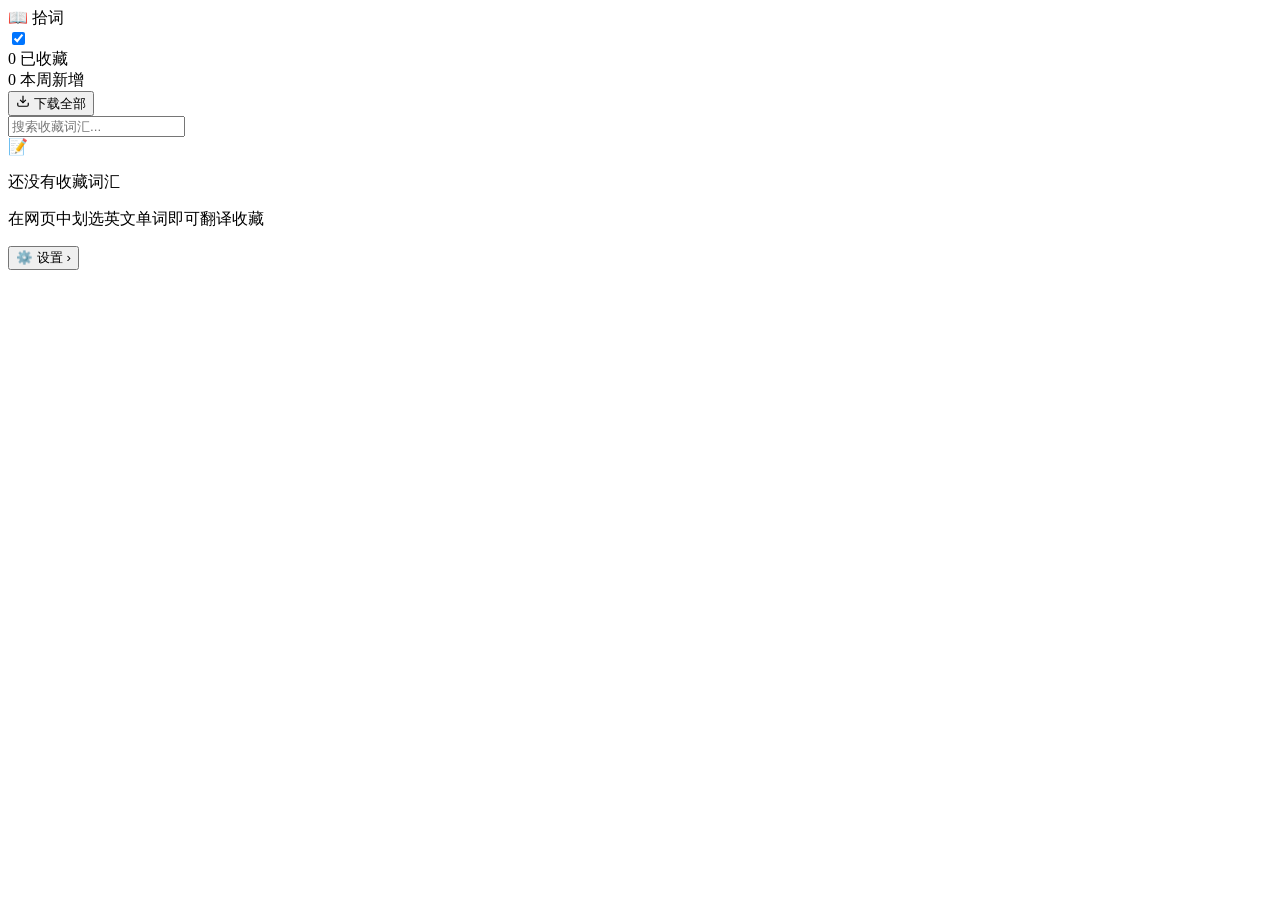
==== popup/index.html @ 975d0bd6 "feat: 划词面板接入 TypeSafe 英语判定 划选英文后面板新增「英语判定」折叠区,用 TypeSafe/Jev 判断三件事:是不是日常 口语、CEFR 难度、最值得学什么类型的语言点。手动展" ====
<!DOCTYPE html>
<html lang="zh-CN">
<head>
  <meta charset="UTF-8">
  <meta name="viewport" content="width=device-width, initial-scale=1.0">
  <title>拾词</title>
  <link rel="stylesheet" href="index.css">
</head>
<body>
  <div class="popup-container">
    <!-- Header -->
    <div class="popup-header">
      <div class="popup-title">
        <span class="popup-logo">📖</span>
        <span>拾词</span>
      </div>
      <label class="toggle-switch">
        <input type="checkbox" id="toggleEnabled" checked>
        <span class="toggle-slider"></span>
      </label>
    </div>

    <!-- Stats -->
    <div class="popup-stats">
      <div class="stat-item">
        <span class="stat-value" id="totalCount">0</span>
        <span class="stat-label">已收藏</span>
      </div>
      <div class="stat-item">
        <span class="stat-value" id="weekCount">0</span>
        <span class="stat-label">本周新增</span>
      </div>
    </div>

    <!-- Select Bar -->
    <div class="popup-select-bar" id="selectBar" style="display:none;">
      <label class="select-all-label">
        <input type="checkbox" id="selectAll">
        <span>全选</span>
      </label>
      <span class="select-count" id="selectCount">已选 0 项</span>
    </div>

    <!-- Download Bar -->
    <div class="popup-download-bar">
      <button class="btn-download" id="downloadBtn">
        <svg viewBox="0 0 24 24" width="14" height="14" fill="none" stroke="currentColor" stroke-width="2">
          <path d="M21 15v4a2 2 0 0 1-2 2H5a2 2 0 0 1-2-2v-4"/>
          <polyline points="7 10 12 15 17 10"/>
          <line x1="12" y1="15" x2="12" y2="3"/>
        </svg>
        <span id="downloadLabel">下载全部</span>
      </button>
      <span class="download-hint" id="downloadHint" style="display:none;"></span>
    </div>

    <!-- Search -->
    <div class="popup-search">
      <input type="text" id="searchInput" placeholder="搜索收藏词汇..." />
    </div>

    <!-- Word List -->
    <div class="popup-wordlist" id="wordList">
      <div class="empty-state" id="emptyState">
        <span class="empty-icon">📝</span>
        <p>还没有收藏词汇</p>
        <p class="empty-hint">在网页中划选英文单词即可翻译收藏</p>
      </div>
    </div>

    <!-- View All Link -->
    <div class="view-all-bar" id="viewAllBar" style="display:none;">
      <button class="btn-view-all" id="viewAllBtn">查看全部 (<span id="viewAllCount">0</span>)</button>
      <button class="btn-view-all btn-flashcard-link" id="viewFlashcardBtn">⚡ 闪词</button>
    </div>

    <!-- Settings -->
    <div class="popup-settings">
      <button class="settings-toggle" id="settingsToggle">
        ⚙️ 设置
        <span class="settings-arrow">›</span>
      </button>
      <div class="settings-panel" id="settingsPanel" style="display:none;">
        <div class="setting-row">
          <label>翻译目标语言</label>
          <select id="targetLang">
            <option value="zh-CN">中文简体</option>
            <option value="zh-TW">中文繁體</option>
            <option value="ja">日本語</option>
            <option value="ko">한국어</option>
            <option value="es">Español</option>
          </select>
        </div>
        <div class="setting-row">
          <label>高亮颜色</label>
          <input type="color" id="highlightColor" value="#7C3AED">
        </div>
        <div class="setting-row">
          <label>翻译引擎</label>
          <select id="translateEngine">
            <option value="google" selected>Google 翻译</option>
            <option value="mymemory">MyMemory (免费)</option>
            <option value="deepseek">DeepSeek</option>
          </select>
        </div>
        <div class="setting-row" id="deepseekKeyRow" style="display:none;flex-direction:column;align-items:stretch;gap:4px;">
          <label>DeepSeek API Key</label>
          <div style="display:flex;gap:6px;">
            <input type="password" class="notion-input" id="deepseekApiKey" placeholder="sk-..." style="flex:1;">
            <button class="btn-test" id="testDeepseekBtn" title="测试连接">测试</button>
          </div>
          <div class="notion-hint" id="deepseekHint" style="display:none;"></div>
        </div>
        <div class="setting-row">
          <label>中译英</label>
          <label class="toggle-switch small">
            <input type="checkbox" id="enableZhToEn">
            <span class="toggle-slider"></span>
          </label>
        </div>
        <div class="setting-row" id="enableAskRow">
          <label>💬 AI 提问</label>
          <label class="toggle-switch small">
            <input type="checkbox" id="enableAsk" checked>
            <span class="toggle-slider"></span>
          </label>
        </div>
        <div class="setting-row" id="enableAnalyzeRow">
          <label>📊 英语判定</label>
          <label class="toggle-switch small">
            <input type="checkbox" id="enableAnalyze" checked>
            <span class="toggle-slider"></span>
          </label>
        </div>
        <div class="setting-row" id="typesafeKeyRow" style="flex-direction:column;align-items:stretch;gap:4px;">
          <label>TypeSafe API Key</label>
          <div style="display:flex;gap:6px;">
            <input type="password" class="notion-input" id="typesafeApiKey" placeholder="apikey_..." style="flex:1;">
            <button class="btn-test" id="testTypesafeBtn" title="测试连接">测试</button>
          </div>
          <div class="notion-hint" id="typesafeHint" style="display:none;"></div>
        </div>
        <div class="setting-divider"></div>
        <div class="setting-row" style="flex-direction:column;align-items:stretch;gap:4px;">
          <div style="display:flex;justify-content:space-between;align-items:center;">
            <label>🔗 Notion 同步</label>
            <span class="notion-status" id="notionStatus">未连接</span>
          </div>
          <div style="display:flex;gap:6px;">
            <button class="btn-download" id="openNotionSettings" style="flex:1;font-size:11px;padding:6px;">配置 Notion</button>
            <button class="btn-download" id="syncBtn" style="font-size:11px;padding:6px;display:none;">一键同步</button>
          </div>
          <div class="notion-hint" id="notionHint" style="display:none;"></div>
        </div>
        <div class="setting-actions">
          <button class="btn-danger" id="clearAll">清空全部收藏</button>
        </div>
      </div>
    </div>
  </div>
  <script src="index.js"></script>
</body>
</html>
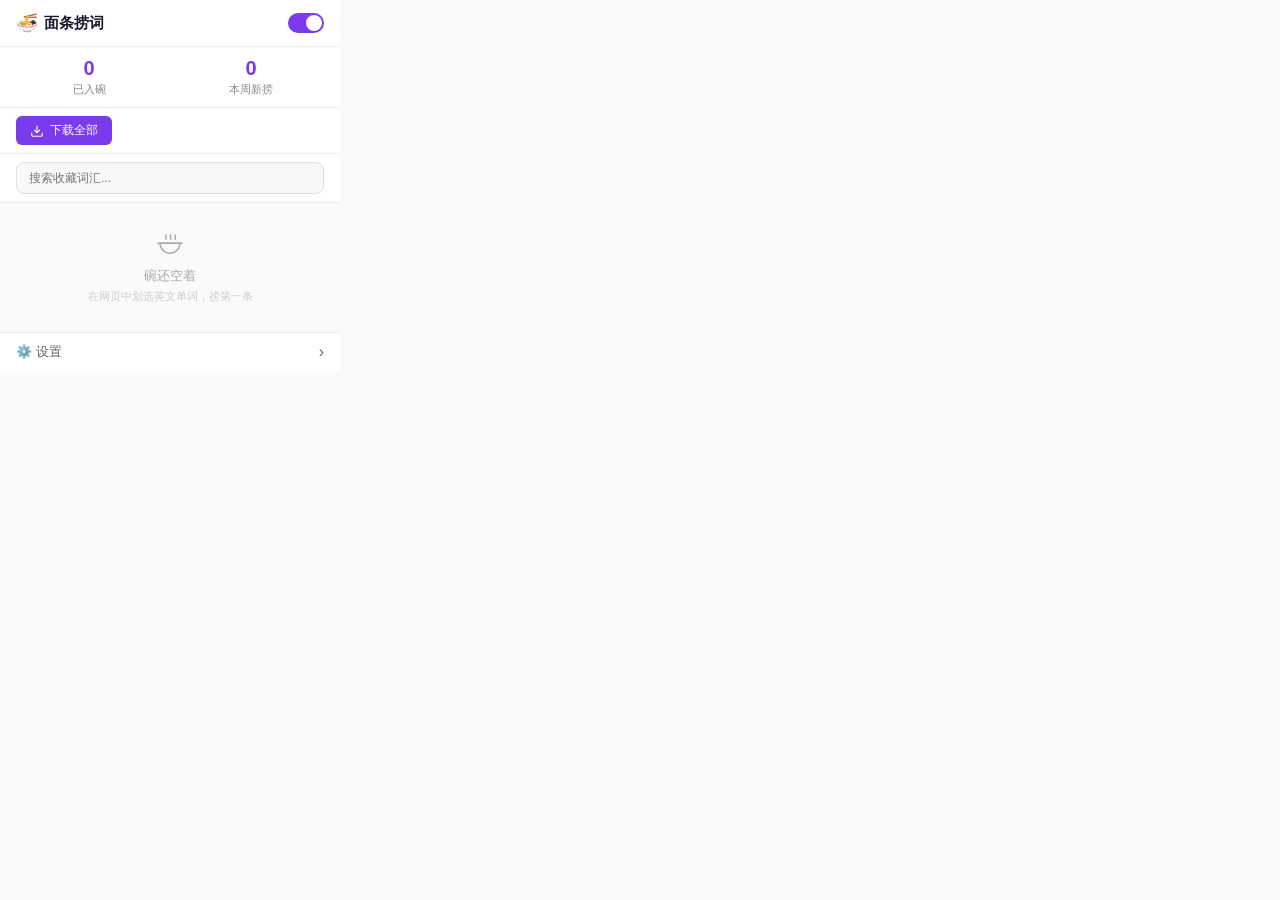
==== commit 5af91439: "feat!: 品牌更名为面条捞词 「拾词」撞名过多，更名为「面条捞词」（英文代号 NoodlePicker），版本 1.2.2 → 1.3.0。  改到的用户可见位置：manifest 的 name/" ====
--- a/popup/index.html
+++ b/popup/index.html
@@ -3,7 +3,7 @@
 <head>
   <meta charset="UTF-8">
   <meta name="viewport" content="width=device-width, initial-scale=1.0">
-  <title>拾词</title>
+  <title>面条捞词</title>
   <link rel="stylesheet" href="index.css">
 </head>
 <body>
@@ -11,8 +11,8 @@
     <!-- Header -->
     <div class="popup-header">
       <div class="popup-title">
-        <span class="popup-logo">📖</span>
-        <span>拾词</span>
+        <span class="popup-logo">🍜</span>
+        <span>面条捞词</span>
       </div>
       <label class="toggle-switch">
         <input type="checkbox" id="toggleEnabled" checked>
@@ -24,11 +24,11 @@
     <div class="popup-stats">
       <div class="stat-item">
         <span class="stat-value" id="totalCount">0</span>
-        <span class="stat-label">已收藏</span>
+        <span class="stat-label">已入碗</span>
       </div>
       <div class="stat-item">
         <span class="stat-value" id="weekCount">0</span>
-        <span class="stat-label">本周新增</span>
+        <span class="stat-label">本周新捞</span>
       </div>
     </div>
 
@@ -62,16 +62,16 @@
     <!-- Word List -->
     <div class="popup-wordlist" id="wordList">
       <div class="empty-state" id="emptyState">
-        <span class="empty-icon">📝</span>
-        <p>还没有收藏词汇</p>
-        <p class="empty-hint">在网页中划选英文单词即可翻译收藏</p>
+        <span class="empty-icon"><svg viewBox="0 0 48 48" fill="none" stroke="currentColor" stroke-width="2.5" stroke-linecap="round" stroke-linejoin="round" style="width:1em;height:1em;display:block" aria-hidden="true"><path d="M7 21h34c0 9.4-7.6 17-17 17S7 30.4 7 21Z"/><path d="M3 21h42"/><path d="M17 14c2.5-2.5-2.5-4.5 0-7"/><path d="M25 14c2.5-2.5-2.5-4.5 0-7"/><path d="M33 14c2.5-2.5-2.5-4.5 0-7"/></svg></span>
+        <p>碗还空着</p>
+        <p class="empty-hint">在网页中划选英文单词，捞第一条</p>
       </div>
     </div>
 
     <!-- View All Link -->
     <div class="view-all-bar" id="viewAllBar" style="display:none;">
       <button class="btn-view-all" id="viewAllBtn">查看全部 (<span id="viewAllCount">0</span>)</button>
-      <button class="btn-view-all btn-flashcard-link" id="viewFlashcardBtn">⚡ 闪词</button>
+      <button class="btn-view-all btn-flashcard-link" id="viewFlashcardBtn">⚡ 翻面</button>
     </div>
 
     <!-- Settings -->
@@ -108,6 +108,7 @@
           <div style="display:flex;gap:6px;">
             <input type="password" class="notion-input" id="deepseekApiKey" placeholder="sk-..." style="flex:1;">
             <button class="btn-test" id="testDeepseekBtn" title="测试连接">测试</button>
+            <button class="btn-test" id="clearDeepseekBtn" title="清除已保存的 Key">清除</button>
           </div>
           <div class="notion-hint" id="deepseekHint" style="display:none;"></div>
         </div>
@@ -137,6 +138,7 @@
           <div style="display:flex;gap:6px;">
             <input type="password" class="notion-input" id="typesafeApiKey" placeholder="apikey_..." style="flex:1;">
             <button class="btn-test" id="testTypesafeBtn" title="测试连接">测试</button>
+            <button class="btn-test" id="clearTypesafeBtn" title="清除已保存的 Key">清除</button>
           </div>
           <div class="notion-hint" id="typesafeHint" style="display:none;"></div>
         </div>
--- a/popup/index.css
+++ b/popup/index.css
@@ -0,0 +1,608 @@
+/* NoodlePicker - Popup Styles */
+
+* {
+  margin: 0;
+  padding: 0;
+  box-sizing: border-box;
+}
+
+html {
+  width: 340px;
+  overflow-y: auto;
+}
+
+body {
+  min-height: 200px;
+  font-family: -apple-system, BlinkMacSystemFont, "Segoe UI", Roboto, "Helvetica Neue", Arial, sans-serif;
+  font-size: 13px;
+  color: #1a1a2e;
+  background: #fafafa;
+}
+
+.popup-container {
+  display: flex;
+  flex-direction: column;
+}
+
+/* Header */
+.popup-header {
+  display: flex;
+  align-items: center;
+  justify-content: space-between;
+  padding: 12px 16px;
+  background: #fff;
+  border-bottom: 1px solid #eee;
+}
+
+.popup-title {
+  display: flex;
+  align-items: center;
+  gap: 6px;
+  font-weight: 600;
+  font-size: 15px;
+}
+
+.popup-logo { font-size: 18px; }
+
+/* Toggle Switch */
+.toggle-switch {
+  position: relative;
+  display: inline-block;
+  width: 36px;
+  height: 20px;
+}
+
+.toggle-switch input {
+  opacity: 0;
+  width: 0;
+  height: 0;
+}
+
+.toggle-slider {
+  position: absolute;
+  cursor: pointer;
+  top: 0; left: 0; right: 0; bottom: 0;
+  background: #ccc;
+  border-radius: 20px;
+  transition: 0.2s;
+}
+
+.toggle-slider::before {
+  content: '';
+  position: absolute;
+  height: 16px;
+  width: 16px;
+  left: 2px;
+  bottom: 2px;
+  background: white;
+  border-radius: 50%;
+  transition: 0.2s;
+}
+
+input:checked + .toggle-slider { background: #7C3AED; }
+input:checked + .toggle-slider::before { transform: translateX(16px); }
+
+.toggle-switch.small { width: 32px; height: 18px; }
+.toggle-switch.small .toggle-slider::before { height: 14px; width: 14px; }
+.toggle-switch.small input:checked + .toggle-slider::before { transform: translateX(14px); }
+
+/* Stats */
+.popup-stats {
+  display: flex;
+  padding: 10px 16px;
+  gap: 16px;
+  background: #fff;
+  border-bottom: 1px solid #eee;
+}
+
+.stat-item {
+  display: flex;
+  flex-direction: column;
+  align-items: center;
+  flex: 1;
+}
+
+.stat-value { font-size: 20px; font-weight: 700; color: #7C3AED; }
+.stat-label { font-size: 11px; color: #888; margin-top: 2px; }
+
+/* Select Bar */
+.popup-select-bar {
+  display: flex;
+  align-items: center;
+  justify-content: space-between;
+  padding: 6px 16px;
+  background: #f0eeff;
+  border-bottom: 1px solid #e4dcff;
+}
+
+.select-all-label {
+  display: flex;
+  align-items: center;
+  gap: 6px;
+  cursor: pointer;
+  font-size: 12px;
+  color: #555;
+  user-select: none;
+}
+
+.select-all-label input[type="checkbox"] {
+  width: 14px;
+  height: 14px;
+  cursor: pointer;
+  accent-color: #7C3AED;
+}
+
+.select-count {
+  font-size: 11px;
+  color: #7C3AED;
+  font-weight: 500;
+}
+
+/* Download Bar */
+.popup-download-bar {
+  display: flex;
+  align-items: center;
+  gap: 8px;
+  padding: 8px 16px;
+  background: #fff;
+  border-bottom: 1px solid #eee;
+}
+
+.btn-download {
+  display: flex;
+  align-items: center;
+  gap: 6px;
+  padding: 6px 14px;
+  background: #7C3AED;
+  color: #fff;
+  border: none;
+  border-radius: 6px;
+  cursor: pointer;
+  font-size: 12px;
+  font-weight: 500;
+  transition: all 0.15s;
+  white-space: nowrap;
+  flex-shrink: 0;
+}
+
+.btn-download:hover {
+  background: #6D28D9;
+  transform: translateY(-1px);
+  box-shadow: 0 2px 8px rgba(124, 58, 237, 0.3);
+}
+
+.btn-download:active { transform: translateY(0); }
+.btn-download:disabled { background: #b4a0e0; cursor: not-allowed; transform: none; box-shadow: none; }
+
+.download-hint {
+  font-size: 11px;
+  flex: 1;
+  text-align: right;
+  white-space: nowrap;
+  overflow: hidden;
+  text-overflow: ellipsis;
+}
+
+.download-hint.success { color: #10b981; }
+.download-hint.warning { color: #f59e0b; }
+.download-hint.error { color: #e53e3e; }
+
+/* Search */
+.popup-search {
+  padding: 8px 16px;
+  background: #fff;
+  border-bottom: 1px solid #eee;
+}
+
+.popup-search input {
+  width: 100%;
+  padding: 8px 12px;
+  border: 1px solid #e0e0e0;
+  border-radius: 8px;
+  font-size: 12px;
+  outline: none;
+  transition: border-color 0.15s;
+  background: #f8f8f8;
+}
+
+.popup-search input:focus { border-color: #7C3AED; background: #fff; }
+
+/* Word List */
+.popup-wordlist {
+  max-height: 200px;
+  overflow-y: auto;
+  padding: 4px 0;
+}
+
+.empty-state {
+  display: flex;
+  flex-direction: column;
+  align-items: center;
+  padding: 24px 16px;
+  color: #aaa;
+}
+
+.empty-icon { font-size: 28px; margin-bottom: 8px; }
+.empty-state p { font-size: 13px; }
+.empty-hint { font-size: 11px !important; margin-top: 4px; color: #ccc; }
+
+/* Word Item */
+.word-item {
+  display: flex;
+  align-items: center;
+  padding: 8px 16px;
+  gap: 8px;
+  transition: background 0.1s;
+  cursor: default;
+}
+
+.word-item:hover { background: #f5f0ff; }
+
+/* Custom Checkbox */
+.word-checkbox {
+  display: flex;
+  align-items: center;
+  cursor: pointer;
+  flex-shrink: 0;
+}
+
+.word-checkbox input[type="checkbox"] {
+  position: absolute;
+  opacity: 0;
+  width: 0;
+  height: 0;
+}
+
+.checkbox-custom {
+  display: inline-block;
+  width: 16px;
+  height: 16px;
+  border: 2px solid #ccc;
+  border-radius: 4px;
+  background: #fff;
+  transition: all 0.15s;
+  position: relative;
+  flex-shrink: 0;
+}
+
+.word-checkbox input:checked + .checkbox-custom {
+  background: #7C3AED;
+  border-color: #7C3AED;
+}
+
+.word-checkbox input:checked + .checkbox-custom::after {
+  content: '';
+  position: absolute;
+  left: 4px;
+  top: 1px;
+  width: 5px;
+  height: 8px;
+  border: 2px solid #fff;
+  border-top: none;
+  border-left: none;
+  transform: rotate(45deg);
+}
+
+.word-checkbox input:indeterminate + .checkbox-custom {
+  background: #7C3AED;
+  border-color: #7C3AED;
+}
+
+.word-checkbox input:indeterminate + .checkbox-custom::after {
+  content: '';
+  position: absolute;
+  left: 3px;
+  top: 6px;
+  width: 8px;
+  height: 2px;
+  background: #fff;
+  border-radius: 1px;
+}
+
+.word-item:hover .checkbox-custom {
+  border-color: #7C3AED;
+}
+
+.word-info {
+  display: flex;
+  flex-direction: column;
+  gap: 2px;
+  flex: 1;
+  min-width: 0;
+}
+
+.word-text { font-weight: 600; font-size: 13px; color: #1a1a2e; }
+.word-link {
+  color: #7C3AED;
+  text-decoration: none;
+  cursor: pointer;
+  transition: color 0.15s;
+}
+.word-link:hover {
+  color: #5B21B6;
+  text-decoration: underline;
+}
+.word-meta {
+  display: flex;
+  align-items: center;
+  gap: 8px;
+  margin-top: 1px;
+}
+.word-source {
+  font-size: 10px;
+  color: #aaa;
+  overflow: hidden;
+  text-overflow: ellipsis;
+  white-space: nowrap;
+}
+.word-note {
+  font-size: 10px;
+  color: #7C3AED;
+  background: rgba(124, 58, 237, 0.08);
+  padding: 1px 2px 1px 6px;
+  border-radius: 3px;
+  max-width: 200px;
+  overflow: hidden;
+  text-overflow: ellipsis;
+  white-space: nowrap;
+  flex-shrink: 0;
+  display: inline-flex;
+  align-items: center;
+  gap: 2px;
+}
+
+.word-note-text {
+  overflow: hidden;
+  text-overflow: ellipsis;
+  white-space: nowrap;
+}
+
+.word-note-edit-btn,
+.word-note-del-btn {
+  background: none;
+  border: none;
+  cursor: pointer;
+  padding: 1px 3px;
+  border-radius: 2px;
+  color: #b4a0e0;
+  display: inline-flex;
+  align-items: center;
+  transition: all 0.1s;
+  flex-shrink: 0;
+}
+
+.word-note-edit-btn:hover,
+.word-note-del-btn:hover {
+  color: #7C3AED;
+  background: rgba(124, 58, 237, 0.12);
+}
+
+.word-note-del-btn:hover {
+  color: #e53e3e;
+  background: rgba(229, 62, 62, 0.1);
+}
+
+/* Note add button (for words without notes) */
+.word-note-empty {
+  background: transparent;
+  padding: 1px 0;
+}
+
+.word-note-add-btn {
+  background: none;
+  border: 1px dashed #ccc;
+  cursor: pointer;
+  padding: 1px 6px;
+  border-radius: 3px;
+  color: #aaa;
+  font-size: 10px;
+  transition: all 0.1s;
+}
+
+.word-note-add-btn:hover {
+  border-color: #7C3AED;
+  color: #7C3AED;
+  background: rgba(124, 58, 237, 0.04);
+}
+
+/* Inline note editor */
+.word-note-editing {
+  background: #fff;
+  border: 1px solid #7C3AED;
+  padding: 0 2px;
+  gap: 2px;
+}
+
+.word-note-input {
+  width: 100px;
+  padding: 2px 6px;
+  border: none;
+  outline: none;
+  font-size: 10px;
+  background: transparent;
+  color: #333;
+  min-width: 0;
+}
+
+.word-note-confirm,
+.word-note-cancel {
+  background: none;
+  border: none;
+  cursor: pointer;
+  padding: 1px 4px;
+  border-radius: 2px;
+  font-size: 11px;
+  line-height: 1;
+  flex-shrink: 0;
+}
+
+.word-note-confirm {
+  color: #10b981;
+}
+
+.word-note-confirm:hover {
+  background: rgba(16, 185, 129, 0.1);
+}
+
+.word-note-cancel {
+  color: #999;
+}
+
+.word-note-cancel:hover {
+  color: #e53e3e;
+  background: rgba(229, 62, 62, 0.08);
+}
+.word-phonetic { font-size: 11px; color: #888; font-style: italic; }
+.word-translation { font-size: 12px; color: #666; overflow: hidden; text-overflow: ellipsis; white-space: nowrap; }
+
+.word-delete {
+  background: none;
+  border: none;
+  cursor: pointer;
+  font-size: 16px;
+  color: #ccc;
+  padding: 2px 6px;
+  border-radius: 4px;
+  transition: all 0.15s;
+  flex-shrink: 0;
+}
+
+.word-delete:hover { color: #e53e3e; background: rgba(229, 62, 62, 0.08); }
+
+/* Settings */
+.popup-settings { border-top: 1px solid #eee; background: #fff; }
+
+.settings-toggle {
+  display: flex;
+  align-items: center;
+  justify-content: space-between;
+  width: 100%;
+  padding: 10px 16px;
+  background: none;
+  border: none;
+  cursor: pointer;
+  font-size: 13px;
+  color: #666;
+  transition: background 0.1s;
+}
+
+.settings-toggle:hover { background: #f5f0ff; }
+.settings-arrow { transition: transform 0.2s; font-size: 16px; }
+
+.settings-panel { padding: 8px 16px 12px; border-top: 1px solid #f0f0f0; }
+
+.setting-row { display: flex; align-items: center; justify-content: space-between; padding: 6px 0; }
+.setting-row label { font-size: 12px; color: #555; }
+
+.setting-row select {
+  padding: 4px 8px;
+  border: 1px solid #ddd;
+  border-radius: 6px;
+  font-size: 12px;
+  outline: none;
+  background: #f8f8f8;
+  max-width: 130px;
+}
+
+.setting-row select:focus { border-color: #7C3AED; }
+.setting-row input[type="color"] { width: 32px; height: 24px; border: 1px solid #ddd; border-radius: 4px; cursor: pointer; padding: 0; }
+
+.setting-actions { padding-top: 8px; text-align: center; }
+
+.btn-danger {
+  padding: 6px 16px;
+  background: none;
+  border: 1px solid #e53e3e;
+  color: #e53e3e;
+  border-radius: 6px;
+  cursor: pointer;
+  font-size: 12px;
+  transition: all 0.15s;
+}
+
+.btn-danger:hover { background: #e53e3e; color: #fff; }
+
+/* View All Bar */
+.view-all-bar {
+  padding: 6px 16px;
+  background: #fff;
+  border-top: 1px solid #eee;
+  text-align: center;
+}
+.btn-view-all {
+  background: none;
+  border: 1px solid #7C3AED;
+  color: #7C3AED;
+  padding: 5px 16px;
+  border-radius: 6px;
+  cursor: pointer;
+  font-size: 12px;
+  transition: all 0.15s;
+}
+.btn-view-all:hover {
+  background: #7C3AED;
+  color: #fff;
+}
+.btn-flashcard-link {
+  margin-left: 6px;
+  border-color: #c084fc;
+  color: #a855f7;
+}
+.btn-flashcard-link:hover {
+  background: linear-gradient(135deg, #7C3AED, #a855f7);
+  color: #fff;
+  border-color: transparent;
+}
+
+/* Test Button (DeepSeek) */
+.btn-test {
+  padding: 4px 10px;
+  border: 1px solid #7C3AED;
+  color: #7C3AED;
+  background: #fff;
+  border-radius: 4px;
+  cursor: pointer;
+  font-size: 11px;
+  white-space: nowrap;
+  transition: all 0.15s;
+}
+.btn-test:hover { background: #7C3AED; color: #fff; }
+.btn-test:disabled { opacity: 0.6; cursor: not-allowed; }
+
+/* Scrollbar */
+.popup-wordlist::-webkit-scrollbar { width: 4px; }
+.popup-wordlist::-webkit-scrollbar-track { background: transparent; }
+.popup-wordlist::-webkit-scrollbar-thumb { background: #ddd; border-radius: 4px; }
+.popup-wordlist::-webkit-scrollbar-thumb:hover { background: #bbb; }
+/* Notion Settings */
+.setting-divider {
+  border-top: 1px solid #eee;
+  margin: 4px 0;
+}
+.notion-status {
+  font-size: 11px;
+  color: #999;
+}
+.notion-status.connected {
+  color: #27ae60;
+}
+.notion-input {
+  width: 100%;
+  padding: 6px 8px;
+  font-size: 11px;
+  border: 1px solid #ddd;
+  border-radius: 4px;
+  outline: none;
+  box-sizing: border-box;
+}
+.notion-input:focus {
+  border-color: #7C3AED;
+}
+.notion-hint {
+  font-size: 11px;
+  margin-top: 4px;
+  line-height: 1.5;
+}
+.notion-hint.success { color: #27ae60; }
+.notion-hint.error { color: #e74c3c; }
+.notion-hint.warning { color: #f39c12; }
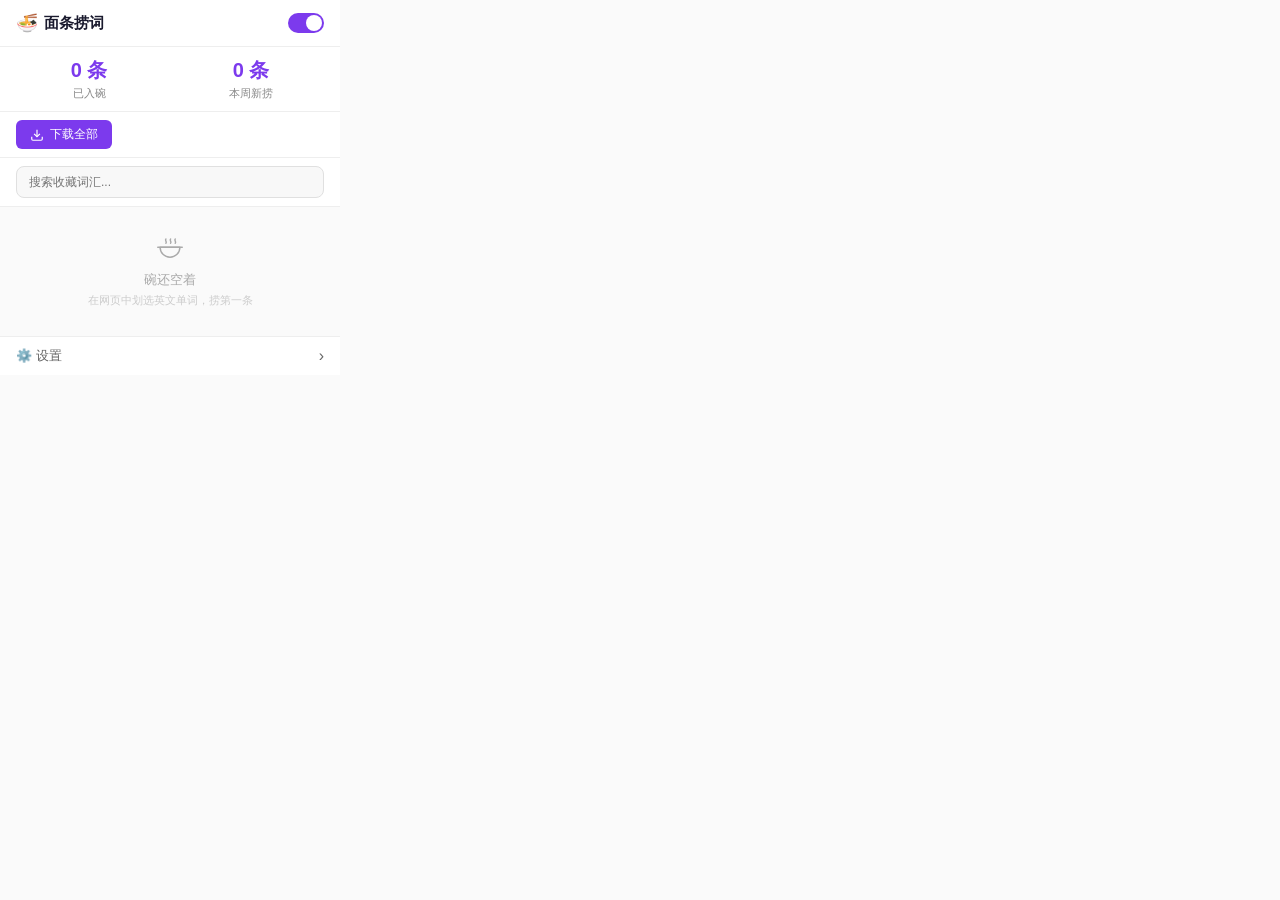
==== commit dfc2b981: "feat: 融入面条主题视觉与文案 视觉三件： 1. 高亮改为「一根面」——长波长的 SVG 波浪下划线。刻意不用    text-decoration: wavy：它的周期很密，和浏览器拼写检查的波" ====
--- a/popup/index.html
+++ b/popup/index.html
@@ -23,11 +23,11 @@
     <!-- Stats -->
     <div class="popup-stats">
       <div class="stat-item">
-        <span class="stat-value" id="totalCount">0</span>
+        <span class="stat-value" id="totalCount">0 条</span>
         <span class="stat-label">已入碗</span>
       </div>
       <div class="stat-item">
-        <span class="stat-value" id="weekCount">0</span>
+        <span class="stat-value" id="weekCount">0 条</span>
         <span class="stat-label">本周新捞</span>
       </div>
     </div>
